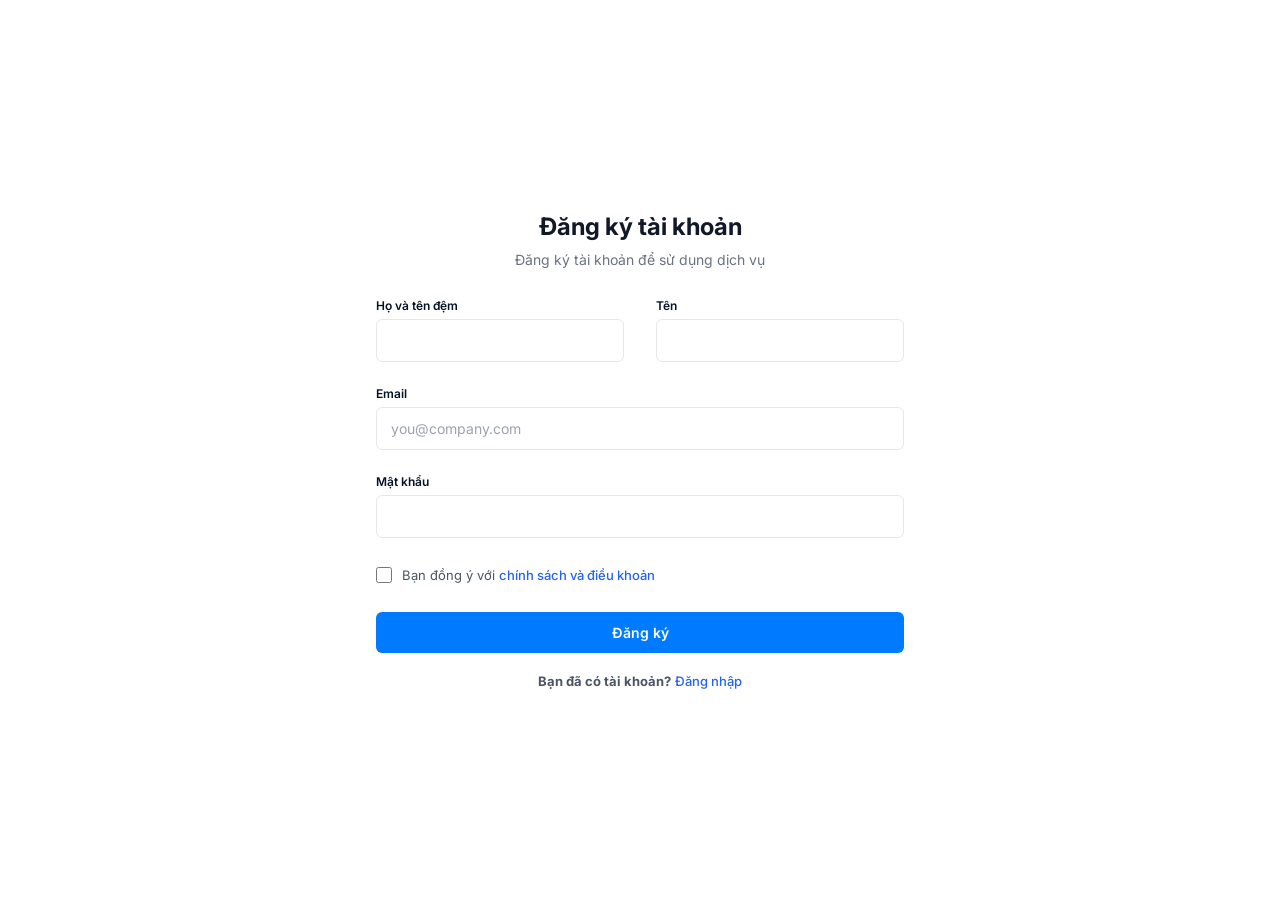
==== Project_103B/pages/index.html @ 5514ddb4 "Add files via upload" ====
<!doctype html>
<html lang="vi">
  <head>
    <meta charset="UTF-8" />
    <meta name="viewport" content="width=device-width, initial-scale=1.0" />
    <title>Đăng ký tài khoản</title>
    <link rel="stylesheet" href="../css/register.css" />
  </head>
  <body>
    <div class="register-container">
      <div class="header">
        <h2>Đăng ký tài khoản</h2>
        <p>Đăng ký tài khoản để sử dụng dịch vụ</p>
      </div>

      <form action="#" method="POST">
        <div class="form-row">
          <div class="form-group">
            <label for="lastName">Họ và tên đệm</label>
            <input type="text" id="lastName" name="lastName" required />
          </div>
          <div class="form-group">
            <label for="firstName">Tên</label>
            <input type="text" id="firstName" name="firstName" required />
          </div>
        </div>

        <div class="form-group">
          <label for="email">Email</label>
          <input
            type="email"
            id="email"
            name="email"
            placeholder="you@company.com"
            required
          />
        </div>

        <div class="form-group">
          <label for="password">Mật khẩu</label>
          <input type="password" id="password" name="password" required />
        </div>

        <div class="form-group checkbox-group">
          <input type="checkbox" id="terms" name="terms" required />
          <label for="terms"
            >Bạn đồng ý với <a href="#">chính sách và điều khoản</a></label
          >
        </div>

        <button type="submit" class="submit-btn">Đăng ký</button>
      </form>

      <div class="footer">
        <strong>Bạn đã có tài khoản?</strong> <a href="./login.html">Đăng nhập</a>
      </div>
    </div>
  </body>
</html>
---- Project_103B/css/register.css ----
@import url("https://fonts.googleapis.com/css2?family=Inter:wght@400;500;600;700&display=swap");

* {
  box-sizing: border-box;
  margin: 0;
  padding: 0;
  font-family: "Inter", sans-serif;
}

body {
  background-color: #ffffff;
  display: flex;
  justify-content: center;
  align-items: center;
  min-height: 100vh;
}

.register-wrapper {
  width: 100%;
  max-width: 460px;
  padding: 20px;
}

.header {
  text-align: center;
  margin-bottom: 30px;
}

.header h2 {
  font-size: 24px;
  color: #111827;
  margin-bottom: 10px;
  font-weight: 700;
}

.header p {
  font-size: 14px;
  color: #6b7280;
}

form {
  display: flex;
  flex-direction: column;
  gap: 24px;
}

.form-row {
  display: flex;
  gap: 32px;
}

.form-row .form-group {
  flex: 1;
}

.form-group {
  display: flex;
  flex-direction: column;
  gap: 6px;
}

label {
  font-size: 12px;
  font-weight: 600;
  color: #051327;
}

.checkbox-group {
  display: flex;
  flex-direction: row;
  align-items: center;
  gap: 10px;
  margin-top: 5px;
}

.checkbox-group input[type="checkbox"] {
  width: 16px;
  height: 16px;
  cursor: pointer;
}

.checkbox-group label {
  font-size: 13px;
  font-weight: 400;
  color: #4b5563;
  cursor: pointer;
}

input[type="text"],
input[type="email"],
input[type="password"] {
  width: 100%;
  padding: 12px 14px;
  border: 1px solid #e5e7eb;
  border-radius: 6px;
  font-size: 14px;
  color: #111827;
  outline: none;
  transition: border-color 0.2s;
}

input[type="text"]:focus,
input[type="email"]:focus,
input[type="password"]:focus {
  border-color: #2563eb;
}

input::placeholder {
  color: #9ca3af;
}

.checkbox-container {
  display: flex;
  align-items: center;
  gap: 10px;
  margin-top: 5px;
}

.checkbox-container input[type="checkbox"] {
  width: 16px;
  height: 16px;
  border: 1px solid #e5e7eb;
  border-radius: 4px;
  cursor: pointer;
}

.checkbox-container label {
  font-size: 13px;
  font-weight: 400;
  color: #4b5563;
  cursor: pointer;
}

a {
  color: #2563eb;
  text-decoration: none;
  font-weight: 500;
}

a:hover {
  text-decoration: underline;
}

.submit-btn {
  background-color: #007bff;
  color: white;
  border: none;
  border-radius: 6px;
  padding: 12px;
  font-size: 14px;
  font-weight: 600;
  cursor: pointer;
  width: 100%;
  margin-top: 5px;
  transition: background-color 0.2s;
}

.submit-btn:hover {
  background-color: #0069d9;
}

.footer {
  text-align: center;
  margin-top: 20px;
  font-size: 13px;
  color: #4b5563;
}

@media (max-width: 500px) {
  body {
    display: block;
    padding: 40px 20px;
  }

  .register-container {
    max-width: 100%;
    padding: 0;
    background-color: transparent;
    box-shadow: none;
  }

  .header {
    text-align: left;
  }

  .form-row {
    flex-direction: column;
    gap: 20px;
  }

  .form-group {
    align-items: flex-start;
  }
  input[type="text"],
  input[type="email"],
  input[type="password"] {
    width: 100%;
  }

  .checkbox-group {
    display: flex;
    justify-content: flex-start;
    align-items: center;
    gap: 10px;
  }

  .submit-btn {
    width: 100%;
    text-align: center;
    margin-top: 10px;
  }

  .footer {
    text-align: center;
    width: 100%;
    margin-top: 25px;
  }
}
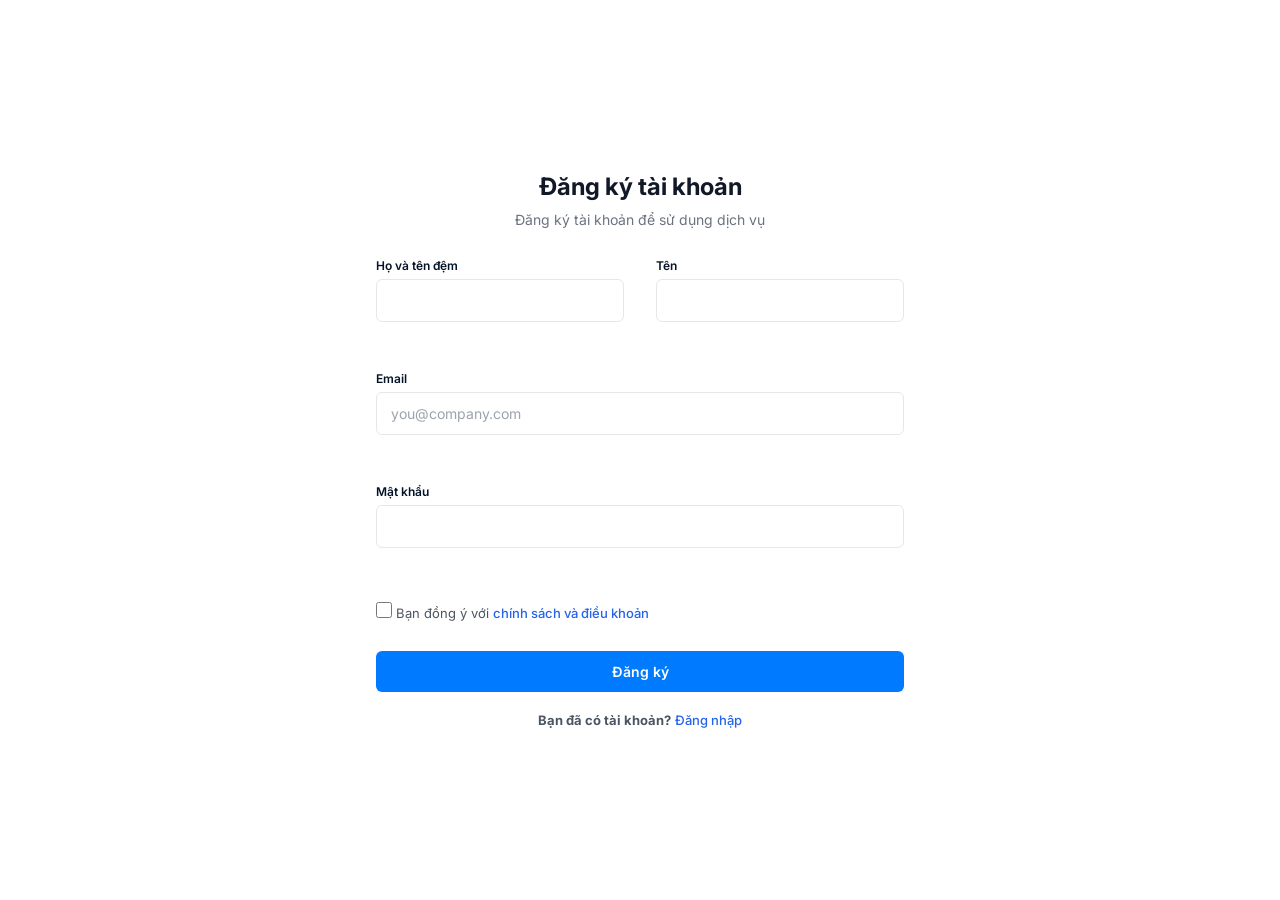
==== commit 05c49a12: "Add files via upload" ====
--- a/Project_103B/pages/index.html
+++ b/Project_103B/pages/index.html
@@ -1,59 +1,64 @@
 <!doctype html>
 <html lang="vi">
-  <head>
-    <meta charset="UTF-8" />
-    <meta name="viewport" content="width=device-width, initial-scale=1.0" />
-    <title>Đăng ký tài khoản</title>
-    <link rel="stylesheet" href="../css/register.css" />
-  </head>
-  <body>
-    <div class="register-container">
-      <div class="header">
-        <h2>Đăng ký tài khoản</h2>
-        <p>Đăng ký tài khoản để sử dụng dịch vụ</p>
+
+<head>
+  <meta charset="UTF-8" />
+  <meta name="viewport" content="width=device-width, initial-scale=1.0" />
+  <title>Đăng ký tài khoản</title>
+  <link rel="stylesheet" href="../css/register.css" />
+</head>
+
+<body>
+  <div class="register-container">
+    <div class="header">
+      <h2>Đăng ký tài khoản</h2>
+      <p>Đăng ký tài khoản để sử dụng dịch vụ</p>
+    </div>
+
+    <form action="#" method="POST">
+      <div class="form-row">
+        <div class="form-group">
+          <label for="lastName">Họ và tên đệm</label>
+          <input type="text" id="lastName" name="lastName" />
+          <span class="error-message" id="error-lastName"></span>
+        </div>
+        <div class="form-group">
+          <label for="firstName">Tên</label>
+          <input type="text" id="firstName" name="firstName" />
+          <span class="error-message" id="error-firstName"></span>
+        </div>
       </div>
 
-      <form action="#" method="POST">
-        <div class="form-row">
-          <div class="form-group">
-            <label for="lastName">Họ và tên đệm</label>
-            <input type="text" id="lastName" name="lastName" required />
-          </div>
-          <div class="form-group">
-            <label for="firstName">Tên</label>
-            <input type="text" id="firstName" name="firstName" required />
-          </div>
+      <div class="form-group">
+        <label for="email">Email</label>
+        <input type="email" id="email" name="email" placeholder="you@company.com" />
+        <span class="error-message" id="error-email"></span>
+      </div>
+
+      <div class="form-group">
+        <label for="password">Mật khẩu</label>
+        <input type="password" id="password" name="password" />
+        <span class="error-message" id="error-password"></span>
+      </div>
+
+     
+
+      <div class="form-group checkbox-group">
+        <div>
+          <input type="checkbox" id="terms" name="terms" />
+          <label for="terms">Bạn đồng ý với <a href="#">chính sách và điều khoản</a></label>
         </div>
+        <span class="error-message" id="error-terms"></span>
+      </div>
 
-        <div class="form-group">
-          <label for="email">Email</label>
-          <input
-            type="email"
-            id="email"
-            name="email"
-            placeholder="you@company.com"
-            required
-          />
-        </div>
+      <button type="submit" class="submit-btn">Đăng ký</button>
+    </form>
 
-        <div class="form-group">
-          <label for="password">Mật khẩu</label>
-          <input type="password" id="password" name="password" required />
-        </div>
+    <div class="footer">
+      <strong>Bạn đã có tài khoản?</strong> <a href="./login.html">Đăng nhập</a>
+    </div>
+  </div>
+<script src="../js/index.js"></script>
+</body>
 
-        <div class="form-group checkbox-group">
-          <input type="checkbox" id="terms" name="terms" required />
-          <label for="terms"
-            >Bạn đồng ý với <a href="#">chính sách và điều khoản</a></label
-          >
-        </div>
-
-        <button type="submit" class="submit-btn">Đăng ký</button>
-      </form>
-
-      <div class="footer">
-        <strong>Bạn đã có tài khoản?</strong> <a href="./login.html">Đăng nhập</a>
-      </div>
-    </div>
-  </body>
-</html>
+</html>
--- a/Project_103B/css/register.css
+++ b/Project_103B/css/register.css
@@ -165,6 +165,17 @@
   font-size: 13px;
   color: #4b5563;
 }
+.error-message {
+  color: #ef4444; 
+  font-size: 12px;
+  margin-top: 4px;
+  display: block;
+  min-height: 15px; 
+}
+
+input.input-error {
+  border-color: #ef4444 !important;
+}
 
 @media (max-width: 500px) {
   body {
